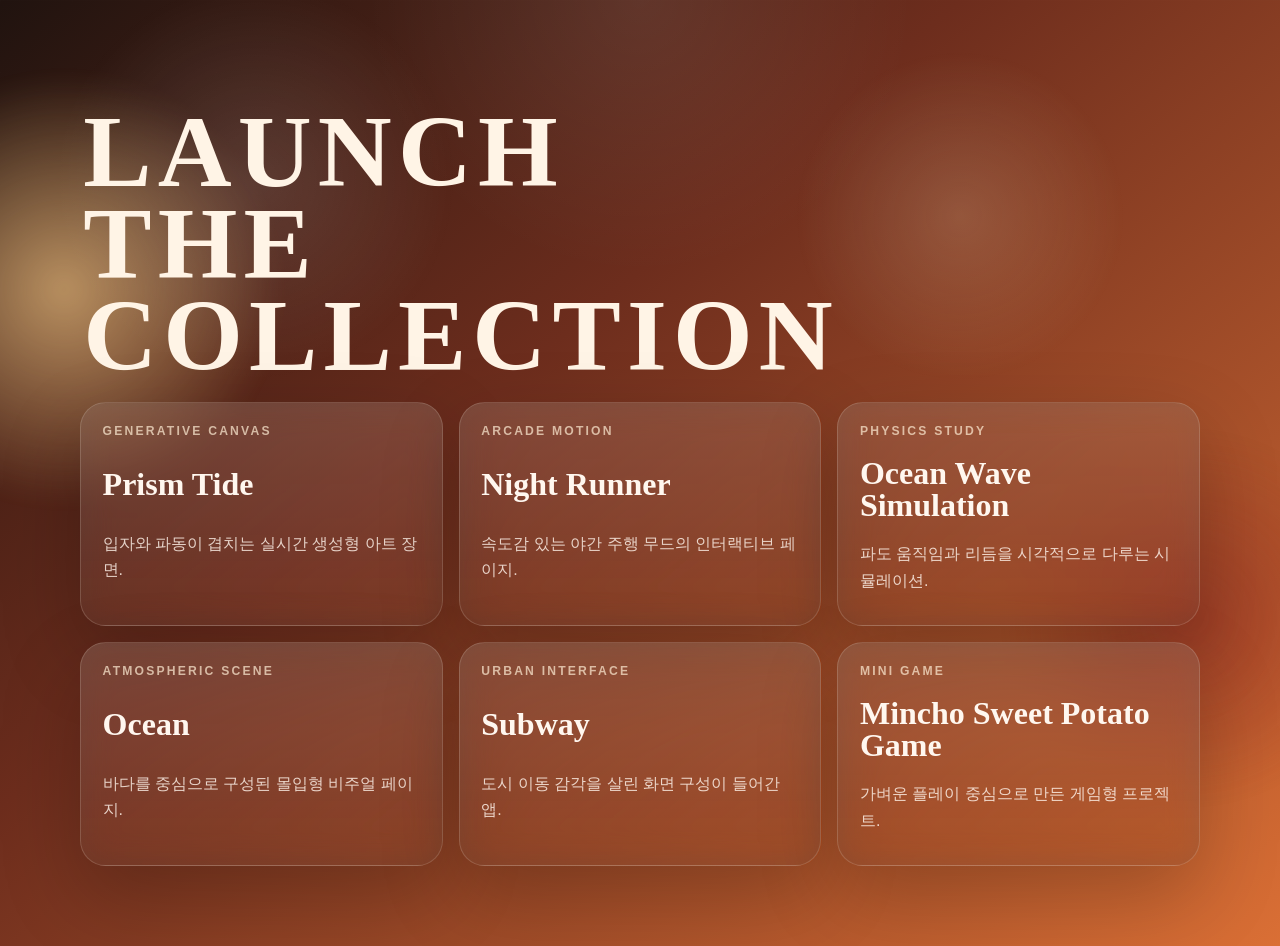
==== welcome/index.html @ 8e922644 "Rename welcom to welcome" ====
<!DOCTYPE html>
<html lang="ko">
  <head>
    <meta charset="UTF-8" />
    <meta name="viewport" content="width=device-width, initial-scale=1.0" />
    <title>Launch The Collection</title>
    <link rel="stylesheet" href="./styles.css" />
  </head>
  <body>
    <div class="backdrop" aria-hidden="true">
      <div class="orb orb-left"></div>
      <div class="orb orb-right"></div>
      <div class="grid"></div>
    </div>

    <main class="page-shell">
      <section id="apps" class="app-grid-section" aria-label="Codebase applications">
        <div class="section-head">
          <h2>Launch The Collection</h2>
        </div>

        <div class="app-grid">
          <a class="app-link-card" href="../prism-tide/index.html">
            <p class="app-kicker">Generative Canvas</p>
            <h3>Prism Tide</h3>
            <p>입자와 파동이 겹치는 실시간 생성형 아트 장면.</p>
          </a>

          <a class="app-link-card" href="../night-runner/index.html">
            <p class="app-kicker">Arcade Motion</p>
            <h3>Night Runner</h3>
            <p>속도감 있는 야간 주행 무드의 인터랙티브 페이지.</p>
          </a>

          <a class="app-link-card" href="../ocean-wave-simulation/index.html">
            <p class="app-kicker">Physics Study</p>
            <h3>Ocean Wave Simulation</h3>
            <p>파도 움직임과 리듬을 시각적으로 다루는 시뮬레이션.</p>
          </a>

          <a class="app-link-card" href="../ocean/index.html">
            <p class="app-kicker">Atmospheric Scene</p>
            <h3>Ocean</h3>
            <p>바다를 중심으로 구성된 몰입형 비주얼 페이지.</p>
          </a>

          <a class="app-link-card" href="../subway/index.html">
            <p class="app-kicker">Urban Interface</p>
            <h3>Subway</h3>
            <p>도시 이동 감각을 살린 화면 구성이 들어간 앱.</p>
          </a>

          <a class="app-link-card" href="../mincho-sweet-potato-game/index.html">
            <p class="app-kicker">Mini Game</p>
            <h3>Mincho Sweet Potato Game</h3>
            <p>가벼운 플레이 중심으로 만든 게임형 프로젝트.</p>
          </a>
        </div>
      </section>
    </main>

  </body>
</html>
---- welcome/styles.css ----
:root {
  --bg: #111111;
  --panel: rgba(247, 239, 229, 0.9);
  --panel-border: rgba(255, 255, 255, 0.18);
  --text: #171717;
  --text-soft: rgba(23, 23, 23, 0.72);
  --accent: #ef7d57;
  --accent-soft: #f7d06f;
  --accent-deep: #632626;
  --shadow: 0 30px 80px rgba(0, 0, 0, 0.22);
}

* {
  box-sizing: border-box;
}

html,
body {
  margin: 0;
  min-height: 100%;
}

html {
  scroll-behavior: smooth;
}

body {
  position: relative;
  overflow-x: hidden;
  color: var(--text);
  font-family: "Avenir Next", "Segoe UI", sans-serif;
  background:
    radial-gradient(circle at top, rgba(255, 255, 255, 0.08), transparent 24%),
    linear-gradient(140deg, #20130f 0%, #6d2d1d 40%, #da6f35 100%);
}

body::before {
  content: "";
  position: fixed;
  inset: 0;
  pointer-events: none;
  background:
    linear-gradient(rgba(255, 255, 255, 0.06) 1px, transparent 1px),
    linear-gradient(90deg, rgba(255, 255, 255, 0.06) 1px, transparent 1px);
  background-size: 72px 72px;
  opacity: 0.18;
  mask-image: linear-gradient(180deg, rgba(0, 0, 0, 0.7), transparent 90%);
}

.backdrop {
  position: fixed;
  inset: 0;
  pointer-events: none;
}

.orb {
  position: absolute;
  border-radius: 999px;
  filter: blur(10px);
  opacity: 0.8;
}

.orb-left {
  top: 8%;
  left: -12vw;
  width: 34vw;
  height: 34vw;
  background: radial-gradient(circle, rgba(255, 211, 141, 0.8), transparent 70%);
  animation: drift-left 15s ease-in-out infinite alternate;
}

.orb-right {
  right: -8vw;
  bottom: 10%;
  width: 30vw;
  height: 30vw;
  background: radial-gradient(circle, rgba(129, 31, 31, 0.6), transparent 68%);
  animation: drift-right 18s ease-in-out infinite alternate;
}

.grid {
  position: absolute;
  inset: 0;
  background:
    radial-gradient(circle at 20% 20%, rgba(255, 255, 255, 0.12), transparent 16%),
    radial-gradient(circle at 75% 24%, rgba(255, 240, 201, 0.16), transparent 14%);
}

.page-shell {
  position: relative;
  width: min(1120px, calc(100vw - 2rem));
  margin: 0 auto;
  padding: clamp(4rem, 10vh, 7rem) 0 3rem;
}

.app-grid-section {
  display: grid;
  gap: 1.2rem;
  padding: 1rem 0 2rem;
}

.section-head {
  max-width: 42rem;
  padding: 0 0.2rem;
}

.section-head h2 {
  margin: 0;
  color: #fff4e6;
  font-family: "Iowan Old Style", Georgia, serif;
  font-size: clamp(3.2rem, 8vw, 6.6rem);
  line-height: 0.9;
  letter-spacing: 0.04em;
  text-transform: uppercase;
  animation: title-rise 900ms cubic-bezier(0.2, 0.9, 0.2, 1) both;
}

.app-grid {
  display: grid;
  grid-template-columns: repeat(3, minmax(0, 1fr));
  gap: 1rem;
}

.app-link-card {
  display: grid;
  gap: 0.7rem;
  min-height: 14rem;
  padding: 1.35rem;
  border: 1px solid rgba(255, 246, 236, 0.16);
  border-radius: 1.6rem;
  color: #fff7ef;
  text-decoration: none;
  background:
    linear-gradient(180deg, rgba(255, 245, 236, 0.18), rgba(255, 245, 236, 0.08)),
    rgba(46, 17, 10, 0.3);
  backdrop-filter: blur(16px) saturate(130%);
  box-shadow: var(--shadow);
  transition:
    transform 180ms ease,
    border-color 180ms ease,
    background-color 180ms ease;
}

.app-link-card:hover,
.app-link-card:focus-visible {
  transform: translateY(-4px);
  border-color: rgba(255, 246, 236, 0.34);
  background:
    linear-gradient(180deg, rgba(255, 245, 236, 0.24), rgba(255, 245, 236, 0.1)),
    rgba(46, 17, 10, 0.38);
}

.app-kicker {
  margin: 0;
  color: rgba(255, 238, 214, 0.7);
  font-size: 0.76rem;
  font-weight: 700;
  letter-spacing: 0.18em;
  text-transform: uppercase;
}

.app-link-card h3 {
  margin: 0;
  font-family: "Iowan Old Style", Georgia, serif;
  font-size: 2rem;
  line-height: 0.98;
}

.app-link-card p:last-child {
  margin: 0;
  color: rgba(255, 244, 236, 0.82);
  line-height: 1.65;
}

@keyframes drift-left {
  from {
    transform: translate3d(0, 0, 0) scale(1);
  }

  to {
    transform: translate3d(8vw, 4vh, 0) scale(1.12);
  }
}

@keyframes drift-right {
  from {
    transform: translate3d(0, 0, 0) scale(1);
  }

  to {
    transform: translate3d(-6vw, -5vh, 0) scale(1.08);
  }
}

@keyframes title-rise {
  from {
    opacity: 0;
    transform: translateY(24px);
    letter-spacing: 0.14em;
  }

  to {
    opacity: 1;
    transform: translateY(0);
    letter-spacing: 0.06em;
  }
}

@keyframes card-rise {
  from {
    opacity: 0;
    transform: translateY(22px);
  }

  to {
    opacity: 1;
    transform: translateY(0);
  }
}

@media (max-width: 900px) {
  .app-grid {
    grid-template-columns: 1fr;
  }

  .app-link-card {
    min-height: auto;
  }
}

@media (max-width: 640px) {
  .page-shell {
    width: min(100vw - 1rem, 1120px);
  }

  .section-head h2 {
    font-size: clamp(2.8rem, 14vw, 4.2rem);
  }
}

@media (prefers-reduced-motion: reduce) {
  *,
  *::before,
  *::after {
    animation: none !important;
    transition: none !important;
    scroll-behavior: auto !important;
  }
}
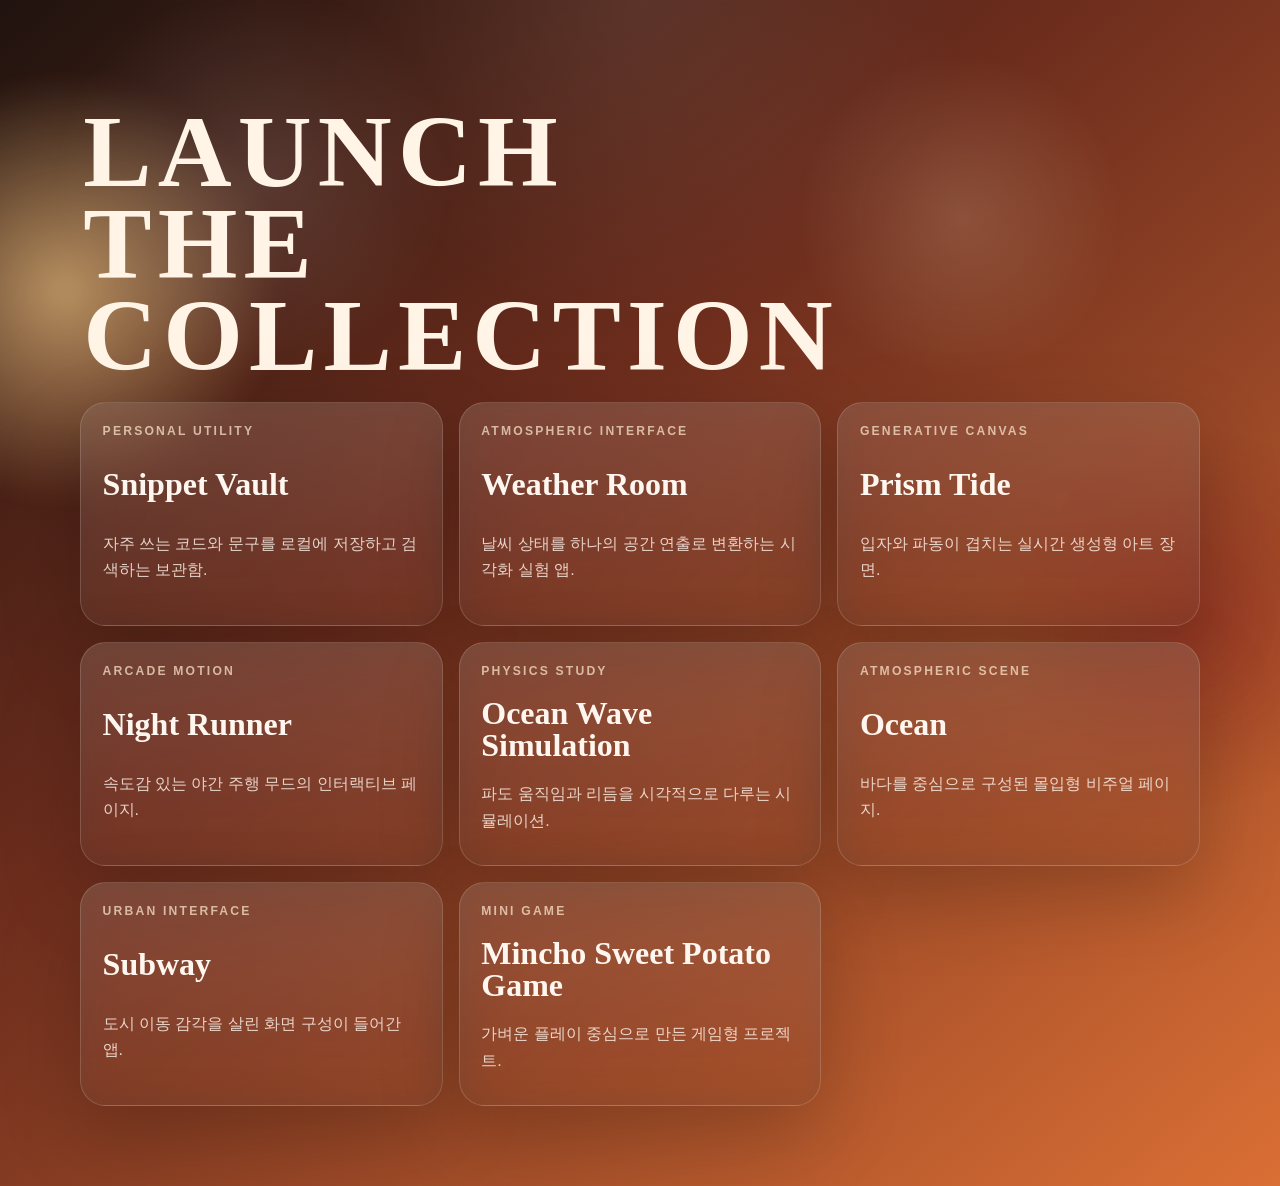
==== commit 001936e0: "Add utility apps to collection" ====
--- a/welcome/index.html
+++ b/welcome/index.html
@@ -20,6 +20,18 @@
         </div>
 
         <div class="app-grid">
+          <a class="app-link-card" href="../snippet-vault/index.html">
+            <p class="app-kicker">Personal Utility</p>
+            <h3>Snippet Vault</h3>
+            <p>자주 쓰는 코드와 문구를 로컬에 저장하고 검색하는 보관함.</p>
+          </a>
+
+          <a class="app-link-card" href="../weather-room/index.html">
+            <p class="app-kicker">Atmospheric Interface</p>
+            <h3>Weather Room</h3>
+            <p>날씨 상태를 하나의 공간 연출로 변환하는 시각화 실험 앱.</p>
+          </a>
+
           <a class="app-link-card" href="../prism-tide/index.html">
             <p class="app-kicker">Generative Canvas</p>
             <h3>Prism Tide</h3>
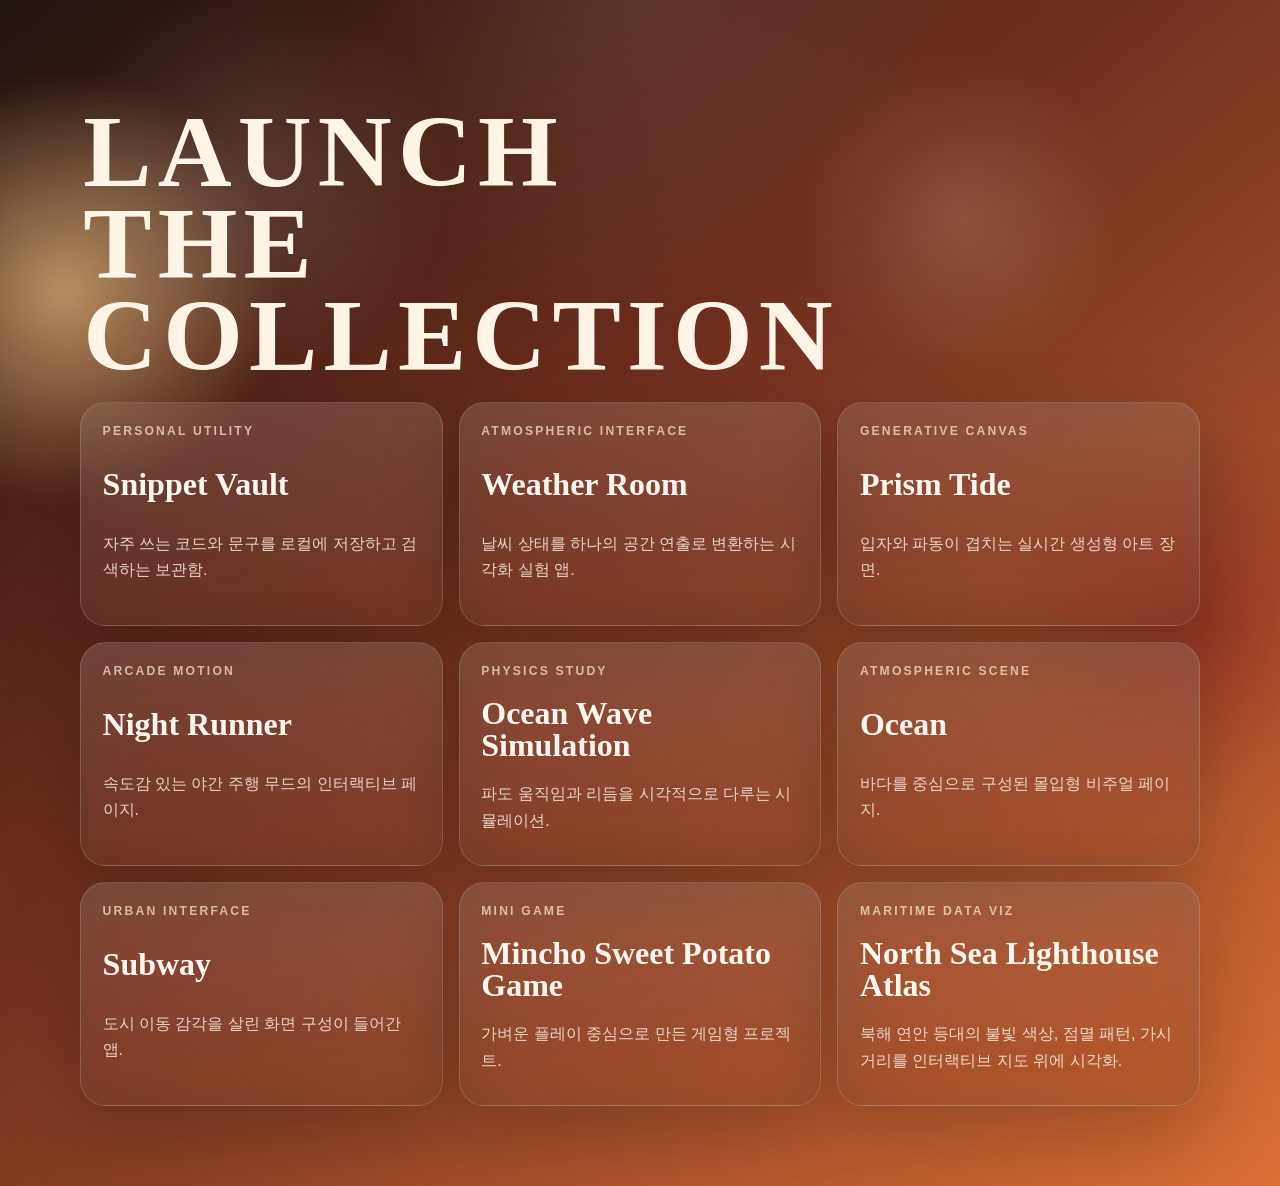
==== commit 40b4c366: "Add North Sea Lighthouse Atlas interactive map Leaflet.js + CartoDB Dark Matter 기반 인터랙티브 지도로 북해 연안 1" ====
--- a/welcome/index.html
+++ b/welcome/index.html
@@ -67,6 +67,12 @@
             <h3>Mincho Sweet Potato Game</h3>
             <p>가벼운 플레이 중심으로 만든 게임형 프로젝트.</p>
           </a>
+
+          <a class="app-link-card" href="../north-sea-lighthouses/index.html">
+            <p class="app-kicker">Maritime Data Viz</p>
+            <h3>North Sea Lighthouse Atlas</h3>
+            <p>북해 연안 등대의 불빛 색상, 점멸 패턴, 가시거리를 인터랙티브 지도 위에 시각화.</p>
+          </a>
         </div>
       </section>
     </main>
